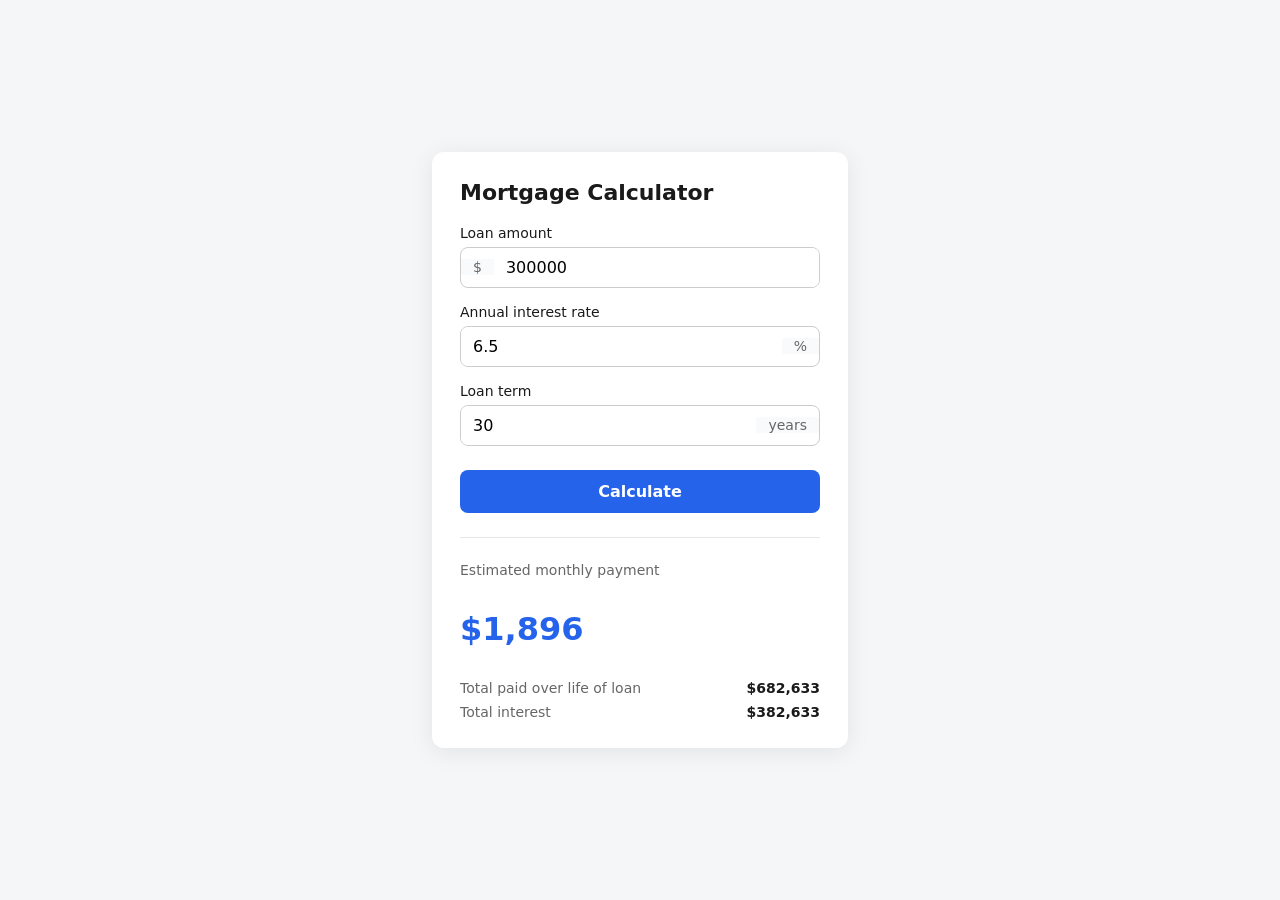
==== mortgage-calculator.html @ a2e151d3 "Add files via upload" ====
<!DOCTYPE html>
<html lang="en">
<head>
  <meta charset="UTF-8">
  <meta name="viewport" content="width=device-width, initial-scale=1.0">
  <title>Mortgage Calculator</title>
  <style>
    *,
    *::before,
    *::after {
      box-sizing: border-box;
    }

    body {
      margin: 0;
      min-height: 100dvh;
      font-family: system-ui, sans-serif;
      background: #f4f6f8;
      color: #1a1a1a;
      display: grid;
      place-items: center;
      padding: 1.5rem;
    }

    .calculator {
      width: min(100%, 26rem);
      background: #fff;
      border-radius: 12px;
      box-shadow: 0 4px 24px rgb(0 0 0 / 8%);
      padding: 1.75rem;
    }

    h1 {
      margin: 0 0 1.25rem;
      font-size: 1.375rem;
      font-weight: 600;
    }

    label {
      display: block;
      margin-bottom: 1rem;
      font-size: 0.875rem;
      font-weight: 500;
    }

    .input-wrap {
      display: flex;
      align-items: center;
      margin-top: 0.375rem;
      border: 1px solid #ccc;
      border-radius: 8px;
      overflow: hidden;
      background: #fff;
    }

    .input-wrap:focus-within {
      border-color: #2563eb;
      outline: 2px solid rgb(37 99 235 / 20%);
    }

    .prefix,
    .suffix {
      padding: 0 0.75rem;
      color: #666;
      background: #f9fafb;
      font-size: 0.875rem;
    }

    input {
      flex: 1;
      min-width: 0;
      border: 0;
      padding: 0.625rem 0.75rem;
      font: inherit;
      font-size: 1rem;
    }

    input:focus {
      outline: none;
    }

    button {
      width: 100%;
      margin-top: 0.5rem;
      padding: 0.75rem;
      border: 0;
      border-radius: 8px;
      background: #2563eb;
      color: #fff;
      font: inherit;
      font-size: 1rem;
      font-weight: 600;
      cursor: pointer;
    }

    button:hover {
      background: #1d4ed8;
    }

    .results {
      margin-top: 1.5rem;
      padding-top: 1.5rem;
      border-top: 1px solid #e5e7eb;
    }

    .results[hidden] {
      display: none;
    }

    .payment {
      font-size: 2rem;
      font-weight: 700;
      color: #2563eb;
      line-height: 1.2;
    }

    .payment-label {
      margin: 0 0 0.25rem;
      font-size: 0.875rem;
      color: #666;
    }

    dl {
      display: grid;
      grid-template-columns: 1fr auto;
      gap: 0.5rem 1rem;
      margin: 1rem 0 0;
      font-size: 0.875rem;
    }

    dt {
      color: #666;
    }

    dd {
      margin: 0;
      font-weight: 600;
      text-align: right;
    }

    .error {
      margin-top: 1rem;
      padding: 0.75rem;
      border-radius: 8px;
      background: #fef2f2;
      color: #b91c1c;
      font-size: 0.875rem;
    }

    .error[hidden] {
      display: none;
    }
  </style>
</head>
<body>
  <main class="calculator">
    <h1>Mortgage Calculator</h1>

    <form id="form" novalidate>
      <label>
        Loan amount
        <div class="input-wrap">
          <span class="prefix">$</span>
          <input type="number" id="principal" name="principal" min="1" step="1000" value="300000" required>
        </div>
      </label>

      <label>
        Annual interest rate
        <div class="input-wrap">
          <input type="number" id="rate" name="rate" min="0" max="100" step="0.01" value="6.5" required>
          <span class="suffix">%</span>
        </div>
      </label>

      <label>
        Loan term
        <div class="input-wrap">
          <input type="number" id="years" name="years" min="1" max="50" step="1" value="30" required>
          <span class="suffix">years</span>
        </div>
      </label>

      <button type="submit">Calculate</button>
    </form>

    <p class="error" id="error" hidden></p>

    <section class="results" id="results" hidden aria-live="polite">
      <p class="payment-label">Estimated monthly payment</p>
      <p class="payment" id="monthly"></p>

      <dl>
        <dt>Total paid over life of loan</dt>
        <dd id="total-paid"></dd>
        <dt>Total interest</dt>
        <dd id="total-interest"></dd>
      </dl>
    </section>
  </main>

  <script>
    const form = document.getElementById('form');
    const results = document.getElementById('results');
    const errorEl = document.getElementById('error');

    const currency = new Intl.NumberFormat('en-US', {
      style: 'currency',
      currency: 'USD',
      maximumFractionDigits: 0,
    });

    function calculatePayment(principal, annualRate, years) {
      const months = years * 12;
      const monthlyRate = annualRate / 100 / 12;

      if (monthlyRate === 0) {
        return principal / months;
      }

      const factor = Math.pow(1 + monthlyRate, months);
      return (principal * monthlyRate * factor) / (factor - 1);
    }

    function showError(message) {
      errorEl.textContent = message;
      errorEl.hidden = false;
      results.hidden = true;
    }

    function clearError() {
      errorEl.hidden = true;
      errorEl.textContent = '';
    }

    form.addEventListener('submit', (event) => {
      event.preventDefault();
      clearError();

      const principal = Number(document.getElementById('principal').value);
      const rate = Number(document.getElementById('rate').value);
      const years = Number(document.getElementById('years').value);

      if (!Number.isFinite(principal) || principal <= 0) {
        showError('Enter a valid loan amount greater than zero.');
        return;
      }

      if (!Number.isFinite(rate) || rate < 0) {
        showError('Enter a valid interest rate.');
        return;
      }

      if (!Number.isFinite(years) || years <= 0) {
        showError('Enter a valid loan term in years.');
        return;
      }

      const monthly = calculatePayment(principal, rate, years);
      const totalPaid = monthly * years * 12;
      const totalInterest = totalPaid - principal;

      document.getElementById('monthly').textContent = currency.format(monthly);
      document.getElementById('total-paid').textContent = currency.format(totalPaid);
      document.getElementById('total-interest').textContent = currency.format(totalInterest);
      results.hidden = false;
    });

    form.requestSubmit();
  </script>
</body>
</html>
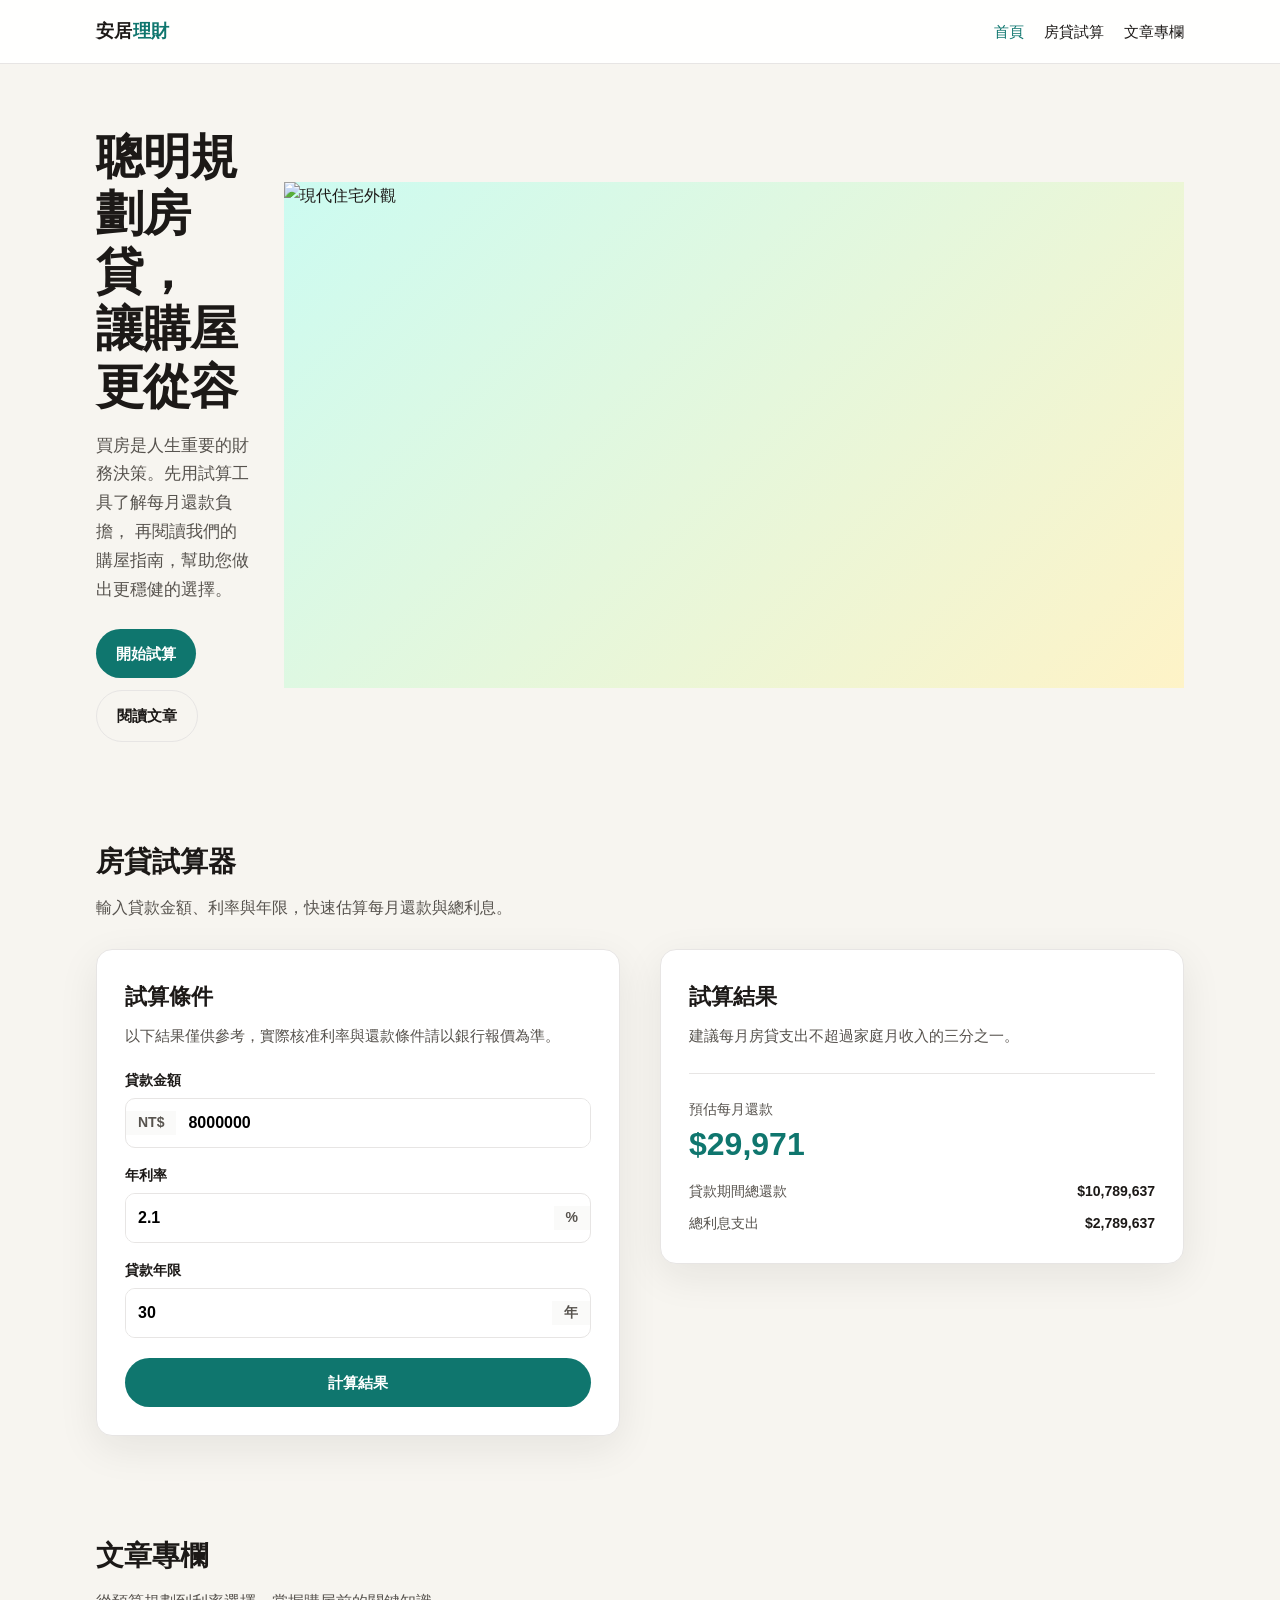
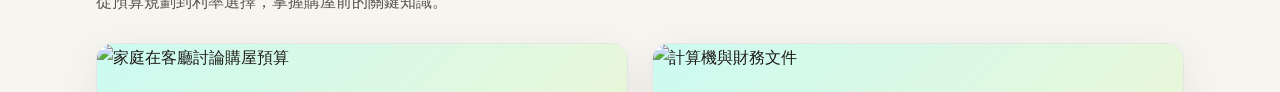
==== commit 9a593b81: "Add files via upload" ====
--- a/mortgage-calculator.html
+++ b/mortgage-calculator.html
@@ -1,272 +1,11 @@
 <!DOCTYPE html>
-<html lang="en">
+<html lang="zh-Hant">
 <head>
   <meta charset="UTF-8">
-  <meta name="viewport" content="width=device-width, initial-scale=1.0">
-  <title>Mortgage Calculator</title>
-  <style>
-    *,
-    *::before,
-    *::after {
-      box-sizing: border-box;
-    }
-
-    body {
-      margin: 0;
-      min-height: 100dvh;
-      font-family: system-ui, sans-serif;
-      background: #f4f6f8;
-      color: #1a1a1a;
-      display: grid;
-      place-items: center;
-      padding: 1.5rem;
-    }
-
-    .calculator {
-      width: min(100%, 26rem);
-      background: #fff;
-      border-radius: 12px;
-      box-shadow: 0 4px 24px rgb(0 0 0 / 8%);
-      padding: 1.75rem;
-    }
-
-    h1 {
-      margin: 0 0 1.25rem;
-      font-size: 1.375rem;
-      font-weight: 600;
-    }
-
-    label {
-      display: block;
-      margin-bottom: 1rem;
-      font-size: 0.875rem;
-      font-weight: 500;
-    }
-
-    .input-wrap {
-      display: flex;
-      align-items: center;
-      margin-top: 0.375rem;
-      border: 1px solid #ccc;
-      border-radius: 8px;
-      overflow: hidden;
-      background: #fff;
-    }
-
-    .input-wrap:focus-within {
-      border-color: #2563eb;
-      outline: 2px solid rgb(37 99 235 / 20%);
-    }
-
-    .prefix,
-    .suffix {
-      padding: 0 0.75rem;
-      color: #666;
-      background: #f9fafb;
-      font-size: 0.875rem;
-    }
-
-    input {
-      flex: 1;
-      min-width: 0;
-      border: 0;
-      padding: 0.625rem 0.75rem;
-      font: inherit;
-      font-size: 1rem;
-    }
-
-    input:focus {
-      outline: none;
-    }
-
-    button {
-      width: 100%;
-      margin-top: 0.5rem;
-      padding: 0.75rem;
-      border: 0;
-      border-radius: 8px;
-      background: #2563eb;
-      color: #fff;
-      font: inherit;
-      font-size: 1rem;
-      font-weight: 600;
-      cursor: pointer;
-    }
-
-    button:hover {
-      background: #1d4ed8;
-    }
-
-    .results {
-      margin-top: 1.5rem;
-      padding-top: 1.5rem;
-      border-top: 1px solid #e5e7eb;
-    }
-
-    .results[hidden] {
-      display: none;
-    }
-
-    .payment {
-      font-size: 2rem;
-      font-weight: 700;
-      color: #2563eb;
-      line-height: 1.2;
-    }
-
-    .payment-label {
-      margin: 0 0 0.25rem;
-      font-size: 0.875rem;
-      color: #666;
-    }
-
-    dl {
-      display: grid;
-      grid-template-columns: 1fr auto;
-      gap: 0.5rem 1rem;
-      margin: 1rem 0 0;
-      font-size: 0.875rem;
-    }
-
-    dt {
-      color: #666;
-    }
-
-    dd {
-      margin: 0;
-      font-weight: 600;
-      text-align: right;
-    }
-
-    .error {
-      margin-top: 1rem;
-      padding: 0.75rem;
-      border-radius: 8px;
-      background: #fef2f2;
-      color: #b91c1c;
-      font-size: 0.875rem;
-    }
-
-    .error[hidden] {
-      display: none;
-    }
-  </style>
+  <meta http-equiv="refresh" content="0; url=index.html#calculator">
+  <title>重新導向中…</title>
 </head>
 <body>
-  <main class="calculator">
-    <h1>Mortgage Calculator</h1>
-
-    <form id="form" novalidate>
-      <label>
-        Loan amount
-        <div class="input-wrap">
-          <span class="prefix">$</span>
-          <input type="number" id="principal" name="principal" min="1" step="1000" value="300000" required>
-        </div>
-      </label>
-
-      <label>
-        Annual interest rate
-        <div class="input-wrap">
-          <input type="number" id="rate" name="rate" min="0" max="100" step="0.01" value="6.5" required>
-          <span class="suffix">%</span>
-        </div>
-      </label>
-
-      <label>
-        Loan term
-        <div class="input-wrap">
-          <input type="number" id="years" name="years" min="1" max="50" step="1" value="30" required>
-          <span class="suffix">years</span>
-        </div>
-      </label>
-
-      <button type="submit">Calculate</button>
-    </form>
-
-    <p class="error" id="error" hidden></p>
-
-    <section class="results" id="results" hidden aria-live="polite">
-      <p class="payment-label">Estimated monthly payment</p>
-      <p class="payment" id="monthly"></p>
-
-      <dl>
-        <dt>Total paid over life of loan</dt>
-        <dd id="total-paid"></dd>
-        <dt>Total interest</dt>
-        <dd id="total-interest"></dd>
-      </dl>
-    </section>
-  </main>
-
-  <script>
-    const form = document.getElementById('form');
-    const results = document.getElementById('results');
-    const errorEl = document.getElementById('error');
-
-    const currency = new Intl.NumberFormat('en-US', {
-      style: 'currency',
-      currency: 'USD',
-      maximumFractionDigits: 0,
-    });
-
-    function calculatePayment(principal, annualRate, years) {
-      const months = years * 12;
-      const monthlyRate = annualRate / 100 / 12;
-
-      if (monthlyRate === 0) {
-        return principal / months;
-      }
-
-      const factor = Math.pow(1 + monthlyRate, months);
-      return (principal * monthlyRate * factor) / (factor - 1);
-    }
-
-    function showError(message) {
-      errorEl.textContent = message;
-      errorEl.hidden = false;
-      results.hidden = true;
-    }
-
-    function clearError() {
-      errorEl.hidden = true;
-      errorEl.textContent = '';
-    }
-
-    form.addEventListener('submit', (event) => {
-      event.preventDefault();
-      clearError();
-
-      const principal = Number(document.getElementById('principal').value);
-      const rate = Number(document.getElementById('rate').value);
-      const years = Number(document.getElementById('years').value);
-
-      if (!Number.isFinite(principal) || principal <= 0) {
-        showError('Enter a valid loan amount greater than zero.');
-        return;
-      }
-
-      if (!Number.isFinite(rate) || rate < 0) {
-        showError('Enter a valid interest rate.');
-        return;
-      }
-
-      if (!Number.isFinite(years) || years <= 0) {
-        showError('Enter a valid loan term in years.');
-        return;
-      }
-
-      const monthly = calculatePayment(principal, rate, years);
-      const totalPaid = monthly * years * 12;
-      const totalInterest = totalPaid - principal;
-
-      document.getElementById('monthly').textContent = currency.format(monthly);
-      document.getElementById('total-paid').textContent = currency.format(totalPaid);
-      document.getElementById('total-interest').textContent = currency.format(totalInterest);
-      results.hidden = false;
-    });
-
-    form.requestSubmit();
-  </script>
+  <p>頁面已移至 <a href="index.html#calculator">安居理財首頁</a>。</p>
 </body>
 </html>
